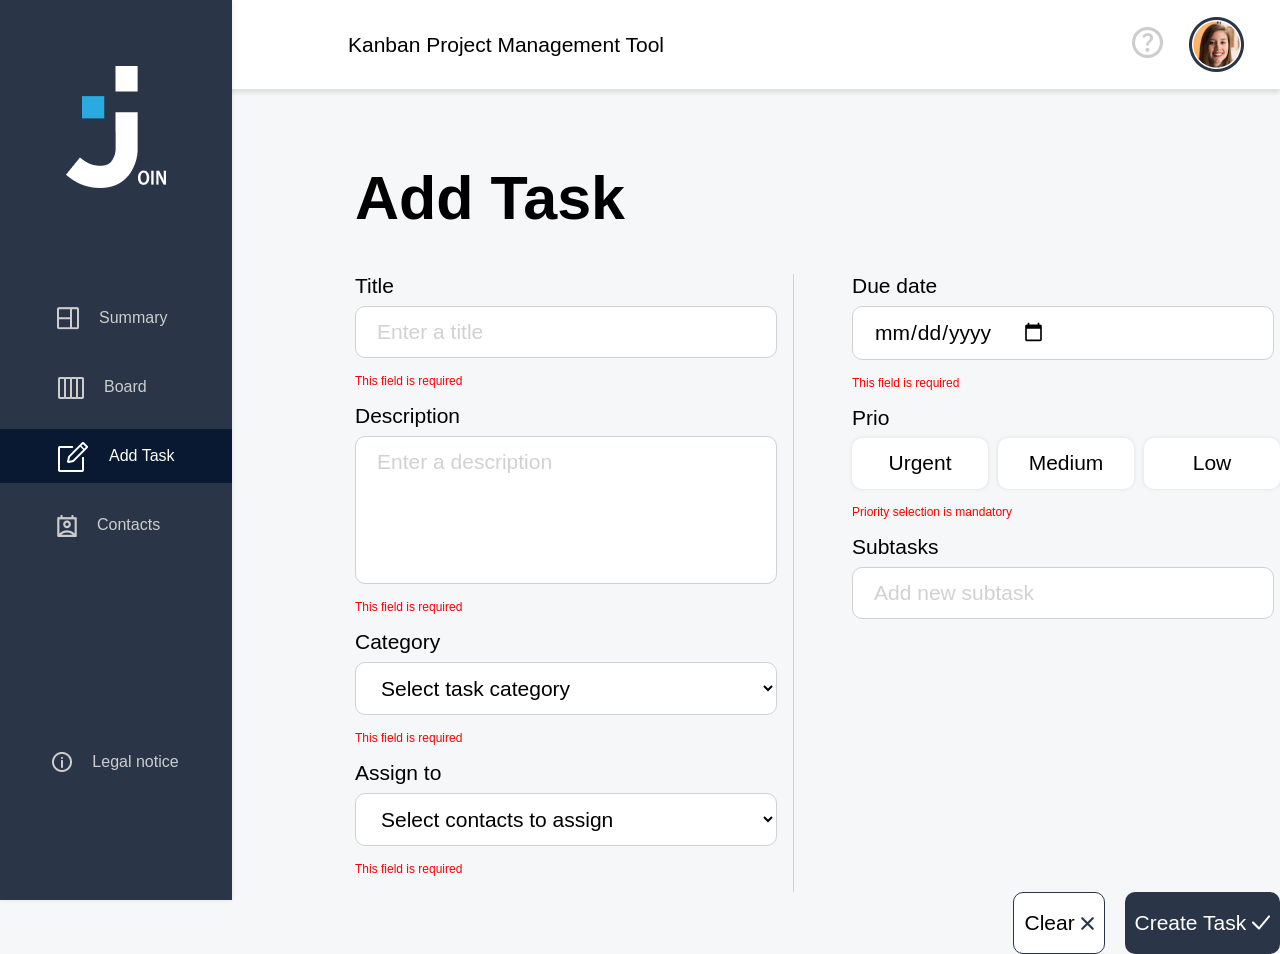
==== add_task.html @ 7176bb91 "Updated task form" ====
<!DOCTYPE html>
<html lang="en">
<head>
    <meta charset="UTF-8">
    <meta http-equiv="X-UA-Compatible" content="IE=edge">
    <meta name="viewport" content="width=device-width, initial-scale=1.0">
    <title>Join - Tasks</title>
    <link rel="shortcut icon" href="assets/img/favicon.png" type="image/x-icon">
    <link rel="stylesheet" href="style/style.css">
    <link rel="stylesheet" href="style/desktop_template.css">
    <link rel="stylesheet" href="style/mobile_template.css">
    <link rel="stylesheet" href="style/task_form_template.css">
    <link rel="stylesheet" href="style/add_task.css">
    <link rel="stylesheet" href="style/fonts.css">
    <script src="js/script.js"></script>
    <script src="js/add_task.js"></script>
    <script src="./mini_backend.js"></script>
</head>
<body onload="init('add-task')">

    <div w3-include-html="assets/templates/desktop_template.html"></div>
    <div w3-include-html="assets/templates/mobile_template.html"></div>
    <div w3-include-html="assets/templates/task_form_template.html"></div>
    
</body>
</html>
---- style/style.css ----
*{
    box-sizing: border-box;
}

body {
    margin: 0;
    font-family: 'Inter', sans-serif;
    background-color: #F6F7F8;
}

.hide {
    display: none;
}

.scale-on-hover {
    transition: transform 125ms ease-in-out;
}

.scale-on-hover:hover {
    transform: scale(1.1);
}
---- style/desktop_template.css ----
.header {
    display: flex;
    flex-direction: row;
    justify-content: space-between;
    align-items: center;
    position: absolute;
    width: 100%;
    height: 89px;
    left: 0px;
    top: 0px;
    background: #FFFFFF;
    box-shadow: 0px 4px 4px rgba(0, 0, 0, 0.1);
}

.title {
    font-size: 21px;
    margin-left: 348px;
}

.header-icons {
    display: flex;
    flex-direction: row;
    align-items: center;
    gap: 26px;
    margin-right: 36px;
}

.header-icons img {
    cursor: pointer;
}

.side-bar {
    display: flex;
    flex-direction: column;
    align-items: center;
    gap: 103px;
    position: absolute;
    width: 232px;
    height: 100%;
    left: 0px;
    top: 0px;
    background: #2A3647;
    box-shadow: 0px 0px 4px rgba(0, 0, 0, 0.1);
}

.join-logo {
    margin: 66px 66px 0px 66px;
}

.nav {
    display: flex;
    flex-direction: column;
    align-items: flex-start;
    gap: 15px;
}

.nav-item{
    display: flex;
    align-items: center;
    justify-content: flex-start;
    color: #CDCDCD;
    padding: 8px 57px;
    gap: 20px;
    width: 232px;
    height: 54px;
    text-decoration: none;
}

.active {
    background-color: #091931;
    color: white !important;
    pointer-events: none;
}

.legal-notice {
    display: flex;
    align-items: center;
    justify-content: center;
    gap: 20px;
    padding-top: 16px;
    padding-bottom: 16px;
    width: 231px;
    color: #CDCDCD;
    position: absolute;
    bottom: 112px;
    cursor: pointer;
    text-decoration: none;
}

.log-out {
    position: absolute;
    right: 36px;
    top: 89px;
    padding: 15px 30px;
    color: #CDCDCD;
    background-color: #2A3647;
    box-shadow: 0px 0px 4px rgba(0, 0, 0, 0.1);
    border-radius: 20px 0px 20px 20px;
    cursor: pointer;
}
---- style/task_form_template.css ----
.add-task-content {
    margin-left: 355px;
    margin-top: 145px;
}

h1 {
    font-weight: 700;
    font-size: 61px;
}

form {
    max-width: 960px;
}

.task-form {
    font-size: 21px;
    display: flex;
}

.column-left {
    width: 481px;
    border-right: 1px solid #D1D1D1;
}

.column-right {
    margin-left: 58px;
}

.form-item {
    margin-bottom: 14px;
}

.form-element {
    display: flex;
    flex-direction: column;
    width: 422px;
    padding-left: 21px;
    padding-top: 13px;
    padding-bottom: 13px;
    border-radius: 10px;
    border: 1px solid #D1D1D1;
    font-size: 21px;
    font-family: 'Inter', sans-serif;
    margin: 8px 0px;
    background-color: white;
    resize: none;
}

::placeholder {
    color: #D1D1D1;
    opacity: 1;
}

.validation-note {
    font-family: 'Poppins', sans-serif;
    font-size: 12px;
    color: red;
}

.date-input {
    display: flex;
    width: 422px;
    padding-left: 21px;
    padding-top: 13px;
    padding-bottom: 13px;
    border-radius: 10px;
    border: 1px solid #D1D1D1;
    font-size: 21px;
    font-family: 'Inter', sans-serif;
    margin: 8px 0px;
    background-color: white;
}

.prio {
    display: flex;
    gap: 10px;
    margin: 8px 0px;
}

.prio-button {
    border: unset;
    border-radius: 10px;
    background-color: white;
    font-size: 21px;
    box-shadow: 0px 0px 4px rgba(0, 0, 0, 0.1);
    width: 136px;
    height: 51px;
    display: flex;
    align-items: center;
    justify-content: center;
}

.form-buttons {
    display: flex;
    justify-content: flex-end;
    gap: 20px;
}

.clear-button {
    background-color: white;
    font-size: 21px;
    padding: 18px 10px;
    border-radius: 10px;
    border: 1px solid #2A3647
}

.create-button {
    background-color: #2A3647;
    font-size: 21px;
    padding: 18px 10px;
    border-radius: 10px;
    color: white;
    border: unset;
}
---- style/fonts.css ----
/* inter-100 - latin */
@font-face {
    font-display: swap; /* Check https://developer.mozilla.org/en-US/docs/Web/CSS/@font-face/font-display for other options. */
    font-family: 'Inter';
    font-style: normal;
    font-weight: 100;
    src: url('/fonts/inter-v12-latin-100.eot'); /* IE9 Compat Modes */
    src: url('/fonts/inter-v12-latin-100.eot?#iefix') format('embedded-opentype'), /* IE6-IE8 */
         url('/fonts/inter-v12-latin-100.woff2') format('woff2'), /* Super Modern Browsers */
         url('/fonts/inter-v12-latin-100.woff') format('woff'), /* Modern Browsers */
         url('/fonts/inter-v12-latin-100.ttf') format('truetype'), /* Safari, Android, iOS */
         url('/fonts/inter-v12-latin-100.svg#Inter') format('svg'); /* Legacy iOS */
  }
  /* inter-200 - latin */
  @font-face {
    font-display: swap; /* Check https://developer.mozilla.org/en-US/docs/Web/CSS/@font-face/font-display for other options. */
    font-family: 'Inter';
    font-style: normal;
    font-weight: 200;
    src: url('/fonts/inter-v12-latin-200.eot'); /* IE9 Compat Modes */
    src: url('/fonts/inter-v12-latin-200.eot?#iefix') format('embedded-opentype'), /* IE6-IE8 */
         url('/fonts/inter-v12-latin-200.woff2') format('woff2'), /* Super Modern Browsers */
         url('/fonts/inter-v12-latin-200.woff') format('woff'), /* Modern Browsers */
         url('/fonts/inter-v12-latin-200.ttf') format('truetype'), /* Safari, Android, iOS */
         url('/fonts/inter-v12-latin-200.svg#Inter') format('svg'); /* Legacy iOS */
  }
  /* inter-300 - latin */
  @font-face {
    font-display: swap; /* Check https://developer.mozilla.org/en-US/docs/Web/CSS/@font-face/font-display for other options. */
    font-family: 'Inter';
    font-style: normal;
    font-weight: 300;
    src: url('/fonts/inter-v12-latin-300.eot'); /* IE9 Compat Modes */
    src: url('/fonts/inter-v12-latin-300.eot?#iefix') format('embedded-opentype'), /* IE6-IE8 */
         url('/fonts/inter-v12-latin-300.woff2') format('woff2'), /* Super Modern Browsers */
         url('/fonts/inter-v12-latin-300.woff') format('woff'), /* Modern Browsers */
         url('/fonts/inter-v12-latin-300.ttf') format('truetype'), /* Safari, Android, iOS */
         url('/fonts/inter-v12-latin-300.svg#Inter') format('svg'); /* Legacy iOS */
  }
  /* inter-regular - latin */
  @font-face {
    font-display: swap; /* Check https://developer.mozilla.org/en-US/docs/Web/CSS/@font-face/font-display for other options. */
    font-family: 'Inter';
    font-style: normal;
    font-weight: 400;
    src: url('/fonts/inter-v12-latin-regular.eot'); /* IE9 Compat Modes */
    src: url('/fonts/inter-v12-latin-regular.eot?#iefix') format('embedded-opentype'), /* IE6-IE8 */
         url('/fonts/inter-v12-latin-regular.woff2') format('woff2'), /* Super Modern Browsers */
         url('/fonts/inter-v12-latin-regular.woff') format('woff'), /* Modern Browsers */
         url('/fonts/inter-v12-latin-regular.ttf') format('truetype'), /* Safari, Android, iOS */
         url('/fonts/inter-v12-latin-regular.svg#Inter') format('svg'); /* Legacy iOS */
  }
  /* inter-500 - latin */
  @font-face {
    font-display: swap; /* Check https://developer.mozilla.org/en-US/docs/Web/CSS/@font-face/font-display for other options. */
    font-family: 'Inter';
    font-style: normal;
    font-weight: 500;
    src: url('/fonts/inter-v12-latin-500.eot'); /* IE9 Compat Modes */
    src: url('/fonts/inter-v12-latin-500.eot?#iefix') format('embedded-opentype'), /* IE6-IE8 */
         url('/fonts/inter-v12-latin-500.woff2') format('woff2'), /* Super Modern Browsers */
         url('/fonts/inter-v12-latin-500.woff') format('woff'), /* Modern Browsers */
         url('/fonts/inter-v12-latin-500.ttf') format('truetype'), /* Safari, Android, iOS */
         url('/fonts/inter-v12-latin-500.svg#Inter') format('svg'); /* Legacy iOS */
  }
  /* inter-600 - latin */
  @font-face {
    font-display: swap; /* Check https://developer.mozilla.org/en-US/docs/Web/CSS/@font-face/font-display for other options. */
    font-family: 'Inter';
    font-style: normal;
    font-weight: 600;
    src: url('/fonts/inter-v12-latin-600.eot'); /* IE9 Compat Modes */
    src: url('/fonts/inter-v12-latin-600.eot?#iefix') format('embedded-opentype'), /* IE6-IE8 */
         url('/fonts/inter-v12-latin-600.woff2') format('woff2'), /* Super Modern Browsers */
         url('/fonts/inter-v12-latin-600.woff') format('woff'), /* Modern Browsers */
         url('/fonts/inter-v12-latin-600.ttf') format('truetype'), /* Safari, Android, iOS */
         url('/fonts/inter-v12-latin-600.svg#Inter') format('svg'); /* Legacy iOS */
  }
  /* inter-700 - latin */
  @font-face {
    font-display: swap; /* Check https://developer.mozilla.org/en-US/docs/Web/CSS/@font-face/font-display for other options. */
    font-family: 'Inter';
    font-style: normal;
    font-weight: 700;
    src: url('/fonts/inter-v12-latin-700.eot'); /* IE9 Compat Modes */
    src: url('/fonts/inter-v12-latin-700.eot?#iefix') format('embedded-opentype'), /* IE6-IE8 */
         url('/fonts/inter-v12-latin-700.woff2') format('woff2'), /* Super Modern Browsers */
         url('/fonts/inter-v12-latin-700.woff') format('woff'), /* Modern Browsers */
         url('/fonts/inter-v12-latin-700.ttf') format('truetype'), /* Safari, Android, iOS */
         url('/fonts/inter-v12-latin-700.svg#Inter') format('svg'); /* Legacy iOS */
  }
  /* inter-800 - latin */
  @font-face {
    font-display: swap; /* Check https://developer.mozilla.org/en-US/docs/Web/CSS/@font-face/font-display for other options. */
    font-family: 'Inter';
    font-style: normal;
    font-weight: 800;
    src: url('/fonts/inter-v12-latin-800.eot'); /* IE9 Compat Modes */
    src: url('/fonts/inter-v12-latin-800.eot?#iefix') format('embedded-opentype'), /* IE6-IE8 */
         url('/fonts/inter-v12-latin-800.woff2') format('woff2'), /* Super Modern Browsers */
         url('/fonts/inter-v12-latin-800.woff') format('woff'), /* Modern Browsers */
         url('/fonts/inter-v12-latin-800.ttf') format('truetype'), /* Safari, Android, iOS */
         url('/fonts/inter-v12-latin-800.svg#Inter') format('svg'); /* Legacy iOS */
  }
  /* inter-900 - latin */
  @font-face {
    font-display: swap; /* Check https://developer.mozilla.org/en-US/docs/Web/CSS/@font-face/font-display for other options. */
    font-family: 'Inter';
    font-style: normal;
    font-weight: 900;
    src: url('/fonts/inter-v12-latin-900.eot'); /* IE9 Compat Modes */
    src: url('/fonts/inter-v12-latin-900.eot?#iefix') format('embedded-opentype'), /* IE6-IE8 */
         url('/fonts/inter-v12-latin-900.woff2') format('woff2'), /* Super Modern Browsers */
         url('/fonts/inter-v12-latin-900.woff') format('woff'), /* Modern Browsers */
         url('/fonts/inter-v12-latin-900.ttf') format('truetype'), /* Safari, Android, iOS */
         url('/fonts/inter-v12-latin-900.svg#Inter') format('svg'); /* Legacy iOS */
  }

/* poppins-100 - latin */
@font-face {
     font-display: swap; /* Check https://developer.mozilla.org/en-US/docs/Web/CSS/@font-face/font-display for other options. */
     font-family: 'Poppins';
     font-style: normal;
     font-weight: 100;
     src: url('/fonts/poppins-v20-latin-100.eot'); /* IE9 Compat Modes */
     src: url('/fonts/poppins-v20-latin-100.eot?#iefix') format('embedded-opentype'), /* IE6-IE8 */
          url('/fonts/poppins-v20-latin-100.woff2') format('woff2'), /* Super Modern Browsers */
          url('/fonts/poppins-v20-latin-100.woff') format('woff'), /* Modern Browsers */
          url('/fonts/poppins-v20-latin-100.ttf') format('truetype'), /* Safari, Android, iOS */
          url('/fonts/poppins-v20-latin-100.svg#Poppins') format('svg'); /* Legacy iOS */
   }
   /* poppins-100italic - latin */
   @font-face {
     font-display: swap; /* Check https://developer.mozilla.org/en-US/docs/Web/CSS/@font-face/font-display for other options. */
     font-family: 'Poppins';
     font-style: italic;
     font-weight: 100;
     src: url('/fonts/poppins-v20-latin-100italic.eot'); /* IE9 Compat Modes */
     src: url('/fonts/poppins-v20-latin-100italic.eot?#iefix') format('embedded-opentype'), /* IE6-IE8 */
          url('/fonts/poppins-v20-latin-100italic.woff2') format('woff2'), /* Super Modern Browsers */
          url('/fonts/poppins-v20-latin-100italic.woff') format('woff'), /* Modern Browsers */
          url('/fonts/poppins-v20-latin-100italic.ttf') format('truetype'), /* Safari, Android, iOS */
          url('/fonts/poppins-v20-latin-100italic.svg#Poppins') format('svg'); /* Legacy iOS */
   }
   /* poppins-200 - latin */
   @font-face {
     font-display: swap; /* Check https://developer.mozilla.org/en-US/docs/Web/CSS/@font-face/font-display for other options. */
     font-family: 'Poppins';
     font-style: normal;
     font-weight: 200;
     src: url('/fonts/poppins-v20-latin-200.eot'); /* IE9 Compat Modes */
     src: url('/fonts/poppins-v20-latin-200.eot?#iefix') format('embedded-opentype'), /* IE6-IE8 */
          url('/fonts/poppins-v20-latin-200.woff2') format('woff2'), /* Super Modern Browsers */
          url('/fonts/poppins-v20-latin-200.woff') format('woff'), /* Modern Browsers */
          url('/fonts/poppins-v20-latin-200.ttf') format('truetype'), /* Safari, Android, iOS */
          url('/fonts/poppins-v20-latin-200.svg#Poppins') format('svg'); /* Legacy iOS */
   }
   /* poppins-200italic - latin */
   @font-face {
     font-display: swap; /* Check https://developer.mozilla.org/en-US/docs/Web/CSS/@font-face/font-display for other options. */
     font-family: 'Poppins';
     font-style: italic;
     font-weight: 200;
     src: url('/fonts/poppins-v20-latin-200italic.eot'); /* IE9 Compat Modes */
     src: url('/fonts/poppins-v20-latin-200italic.eot?#iefix') format('embedded-opentype'), /* IE6-IE8 */
          url('/fonts/poppins-v20-latin-200italic.woff2') format('woff2'), /* Super Modern Browsers */
          url('/fonts/poppins-v20-latin-200italic.woff') format('woff'), /* Modern Browsers */
          url('/fonts/poppins-v20-latin-200italic.ttf') format('truetype'), /* Safari, Android, iOS */
          url('/fonts/poppins-v20-latin-200italic.svg#Poppins') format('svg'); /* Legacy iOS */
   }
   /* poppins-300 - latin */
   @font-face {
     font-display: swap; /* Check https://developer.mozilla.org/en-US/docs/Web/CSS/@font-face/font-display for other options. */
     font-family: 'Poppins';
     font-style: normal;
     font-weight: 300;
     src: url('/fonts/poppins-v20-latin-300.eot'); /* IE9 Compat Modes */
     src: url('/fonts/poppins-v20-latin-300.eot?#iefix') format('embedded-opentype'), /* IE6-IE8 */
          url('/fonts/poppins-v20-latin-300.woff2') format('woff2'), /* Super Modern Browsers */
          url('/fonts/poppins-v20-latin-300.woff') format('woff'), /* Modern Browsers */
          url('/fonts/poppins-v20-latin-300.ttf') format('truetype'), /* Safari, Android, iOS */
          url('/fonts/poppins-v20-latin-300.svg#Poppins') format('svg'); /* Legacy iOS */
   }
   /* poppins-300italic - latin */
   @font-face {
     font-display: swap; /* Check https://developer.mozilla.org/en-US/docs/Web/CSS/@font-face/font-display for other options. */
     font-family: 'Poppins';
     font-style: italic;
     font-weight: 300;
     src: url('/fonts/poppins-v20-latin-300italic.eot'); /* IE9 Compat Modes */
     src: url('/fonts/poppins-v20-latin-300italic.eot?#iefix') format('embedded-opentype'), /* IE6-IE8 */
          url('/fonts/poppins-v20-latin-300italic.woff2') format('woff2'), /* Super Modern Browsers */
          url('/fonts/poppins-v20-latin-300italic.woff') format('woff'), /* Modern Browsers */
          url('/fonts/poppins-v20-latin-300italic.ttf') format('truetype'), /* Safari, Android, iOS */
          url('/fonts/poppins-v20-latin-300italic.svg#Poppins') format('svg'); /* Legacy iOS */
   }
   /* poppins-regular - latin */
   @font-face {
     font-display: swap; /* Check https://developer.mozilla.org/en-US/docs/Web/CSS/@font-face/font-display for other options. */
     font-family: 'Poppins';
     font-style: normal;
     font-weight: 400;
     src: url('/fonts/poppins-v20-latin-regular.eot'); /* IE9 Compat Modes */
     src: url('/fonts/poppins-v20-latin-regular.eot?#iefix') format('embedded-opentype'), /* IE6-IE8 */
          url('/fonts/poppins-v20-latin-regular.woff2') format('woff2'), /* Super Modern Browsers */
          url('/fonts/poppins-v20-latin-regular.woff') format('woff'), /* Modern Browsers */
          url('/fonts/poppins-v20-latin-regular.ttf') format('truetype'), /* Safari, Android, iOS */
          url('/fonts/poppins-v20-latin-regular.svg#Poppins') format('svg'); /* Legacy iOS */
   }
   /* poppins-italic - latin */
   @font-face {
     font-display: swap; /* Check https://developer.mozilla.org/en-US/docs/Web/CSS/@font-face/font-display for other options. */
     font-family: 'Poppins';
     font-style: italic;
     font-weight: 400;
     src: url('/fonts/poppins-v20-latin-italic.eot'); /* IE9 Compat Modes */
     src: url('/fonts/poppins-v20-latin-italic.eot?#iefix') format('embedded-opentype'), /* IE6-IE8 */
          url('/fonts/poppins-v20-latin-italic.woff2') format('woff2'), /* Super Modern Browsers */
          url('/fonts/poppins-v20-latin-italic.woff') format('woff'), /* Modern Browsers */
          url('/fonts/poppins-v20-latin-italic.ttf') format('truetype'), /* Safari, Android, iOS */
          url('/fonts/poppins-v20-latin-italic.svg#Poppins') format('svg'); /* Legacy iOS */
   }
   /* poppins-500 - latin */
   @font-face {
     font-display: swap; /* Check https://developer.mozilla.org/en-US/docs/Web/CSS/@font-face/font-display for other options. */
     font-family: 'Poppins';
     font-style: normal;
     font-weight: 500;
     src: url('/fonts/poppins-v20-latin-500.eot'); /* IE9 Compat Modes */
     src: url('/fonts/poppins-v20-latin-500.eot?#iefix') format('embedded-opentype'), /* IE6-IE8 */
          url('/fonts/poppins-v20-latin-500.woff2') format('woff2'), /* Super Modern Browsers */
          url('/fonts/poppins-v20-latin-500.woff') format('woff'), /* Modern Browsers */
          url('/fonts/poppins-v20-latin-500.ttf') format('truetype'), /* Safari, Android, iOS */
          url('/fonts/poppins-v20-latin-500.svg#Poppins') format('svg'); /* Legacy iOS */
   }
   /* poppins-500italic - latin */
   @font-face {
     font-display: swap; /* Check https://developer.mozilla.org/en-US/docs/Web/CSS/@font-face/font-display for other options. */
     font-family: 'Poppins';
     font-style: italic;
     font-weight: 500;
     src: url('/fonts/poppins-v20-latin-500italic.eot'); /* IE9 Compat Modes */
     src: url('/fonts/poppins-v20-latin-500italic.eot?#iefix') format('embedded-opentype'), /* IE6-IE8 */
          url('/fonts/poppins-v20-latin-500italic.woff2') format('woff2'), /* Super Modern Browsers */
          url('/fonts/poppins-v20-latin-500italic.woff') format('woff'), /* Modern Browsers */
          url('/fonts/poppins-v20-latin-500italic.ttf') format('truetype'), /* Safari, Android, iOS */
          url('/fonts/poppins-v20-latin-500italic.svg#Poppins') format('svg'); /* Legacy iOS */
   }
   /* poppins-600 - latin */
   @font-face {
     font-display: swap; /* Check https://developer.mozilla.org/en-US/docs/Web/CSS/@font-face/font-display for other options. */
     font-family: 'Poppins';
     font-style: normal;
     font-weight: 600;
     src: url('/fonts/poppins-v20-latin-600.eot'); /* IE9 Compat Modes */
     src: url('/fonts/poppins-v20-latin-600.eot?#iefix') format('embedded-opentype'), /* IE6-IE8 */
          url('/fonts/poppins-v20-latin-600.woff2') format('woff2'), /* Super Modern Browsers */
          url('/fonts/poppins-v20-latin-600.woff') format('woff'), /* Modern Browsers */
          url('/fonts/poppins-v20-latin-600.ttf') format('truetype'), /* Safari, Android, iOS */
          url('/fonts/poppins-v20-latin-600.svg#Poppins') format('svg'); /* Legacy iOS */
   }
   /* poppins-600italic - latin */
   @font-face {
     font-display: swap; /* Check https://developer.mozilla.org/en-US/docs/Web/CSS/@font-face/font-display for other options. */
     font-family: 'Poppins';
     font-style: italic;
     font-weight: 600;
     src: url('/fonts/poppins-v20-latin-600italic.eot'); /* IE9 Compat Modes */
     src: url('/fonts/poppins-v20-latin-600italic.eot?#iefix') format('embedded-opentype'), /* IE6-IE8 */
          url('/fonts/poppins-v20-latin-600italic.woff2') format('woff2'), /* Super Modern Browsers */
          url('/fonts/poppins-v20-latin-600italic.woff') format('woff'), /* Modern Browsers */
          url('/fonts/poppins-v20-latin-600italic.ttf') format('truetype'), /* Safari, Android, iOS */
          url('/fonts/poppins-v20-latin-600italic.svg#Poppins') format('svg'); /* Legacy iOS */
   }
   /* poppins-700 - latin */
   @font-face {
     font-display: swap; /* Check https://developer.mozilla.org/en-US/docs/Web/CSS/@font-face/font-display for other options. */
     font-family: 'Poppins';
     font-style: normal;
     font-weight: 700;
     src: url('/fonts/poppins-v20-latin-700.eot'); /* IE9 Compat Modes */
     src: url('/fonts/poppins-v20-latin-700.eot?#iefix') format('embedded-opentype'), /* IE6-IE8 */
          url('/fonts/poppins-v20-latin-700.woff2') format('woff2'), /* Super Modern Browsers */
          url('/fonts/poppins-v20-latin-700.woff') format('woff'), /* Modern Browsers */
          url('/fonts/poppins-v20-latin-700.ttf') format('truetype'), /* Safari, Android, iOS */
          url('/fonts/poppins-v20-latin-700.svg#Poppins') format('svg'); /* Legacy iOS */
   }
   /* poppins-700italic - latin */
   @font-face {
     font-display: swap; /* Check https://developer.mozilla.org/en-US/docs/Web/CSS/@font-face/font-display for other options. */
     font-family: 'Poppins';
     font-style: italic;
     font-weight: 700;
     src: url('/fonts/poppins-v20-latin-700italic.eot'); /* IE9 Compat Modes */
     src: url('/fonts/poppins-v20-latin-700italic.eot?#iefix') format('embedded-opentype'), /* IE6-IE8 */
          url('/fonts/poppins-v20-latin-700italic.woff2') format('woff2'), /* Super Modern Browsers */
          url('/fonts/poppins-v20-latin-700italic.woff') format('woff'), /* Modern Browsers */
          url('/fonts/poppins-v20-latin-700italic.ttf') format('truetype'), /* Safari, Android, iOS */
          url('/fonts/poppins-v20-latin-700italic.svg#Poppins') format('svg'); /* Legacy iOS */
   }
   /* poppins-800 - latin */
   @font-face {
     font-display: swap; /* Check https://developer.mozilla.org/en-US/docs/Web/CSS/@font-face/font-display for other options. */
     font-family: 'Poppins';
     font-style: normal;
     font-weight: 800;
     src: url('/fonts/poppins-v20-latin-800.eot'); /* IE9 Compat Modes */
     src: url('/fonts/poppins-v20-latin-800.eot?#iefix') format('embedded-opentype'), /* IE6-IE8 */
          url('/fonts/poppins-v20-latin-800.woff2') format('woff2'), /* Super Modern Browsers */
          url('/fonts/poppins-v20-latin-800.woff') format('woff'), /* Modern Browsers */
          url('/fonts/poppins-v20-latin-800.ttf') format('truetype'), /* Safari, Android, iOS */
          url('/fonts/poppins-v20-latin-800.svg#Poppins') format('svg'); /* Legacy iOS */
   }
   /* poppins-800italic - latin */
   @font-face {
     font-display: swap; /* Check https://developer.mozilla.org/en-US/docs/Web/CSS/@font-face/font-display for other options. */
     font-family: 'Poppins';
     font-style: italic;
     font-weight: 800;
     src: url('/fonts/poppins-v20-latin-800italic.eot'); /* IE9 Compat Modes */
     src: url('/fonts/poppins-v20-latin-800italic.eot?#iefix') format('embedded-opentype'), /* IE6-IE8 */
          url('/fonts/poppins-v20-latin-800italic.woff2') format('woff2'), /* Super Modern Browsers */
          url('/fonts/poppins-v20-latin-800italic.woff') format('woff'), /* Modern Browsers */
          url('/fonts/poppins-v20-latin-800italic.ttf') format('truetype'), /* Safari, Android, iOS */
          url('/fonts/poppins-v20-latin-800italic.svg#Poppins') format('svg'); /* Legacy iOS */
   }
   /* poppins-900 - latin */
   @font-face {
     font-display: swap; /* Check https://developer.mozilla.org/en-US/docs/Web/CSS/@font-face/font-display for other options. */
     font-family: 'Poppins';
     font-style: normal;
     font-weight: 900;
     src: url('/fonts/poppins-v20-latin-900.eot'); /* IE9 Compat Modes */
     src: url('/fonts/poppins-v20-latin-900.eot?#iefix') format('embedded-opentype'), /* IE6-IE8 */
          url('/fonts/poppins-v20-latin-900.woff2') format('woff2'), /* Super Modern Browsers */
          url('/fonts/poppins-v20-latin-900.woff') format('woff'), /* Modern Browsers */
          url('/fonts/poppins-v20-latin-900.ttf') format('truetype'), /* Safari, Android, iOS */
          url('/fonts/poppins-v20-latin-900.svg#Poppins') format('svg'); /* Legacy iOS */
   }
   /* poppins-900italic - latin */
   @font-face {
     font-display: swap; /* Check https://developer.mozilla.org/en-US/docs/Web/CSS/@font-face/font-display for other options. */
     font-family: 'Poppins';
     font-style: italic;
     font-weight: 900;
     src: url('/fonts/poppins-v20-latin-900italic.eot'); /* IE9 Compat Modes */
     src: url('/fonts/poppins-v20-latin-900italic.eot?#iefix') format('embedded-opentype'), /* IE6-IE8 */
          url('/fonts/poppins-v20-latin-900italic.woff2') format('woff2'), /* Super Modern Browsers */
          url('/fonts/poppins-v20-latin-900italic.woff') format('woff'), /* Modern Browsers */
          url('/fonts/poppins-v20-latin-900italic.ttf') format('truetype'), /* Safari, Android, iOS */
          url('/fonts/poppins-v20-latin-900italic.svg#Poppins') format('svg'); /* Legacy iOS */
   }
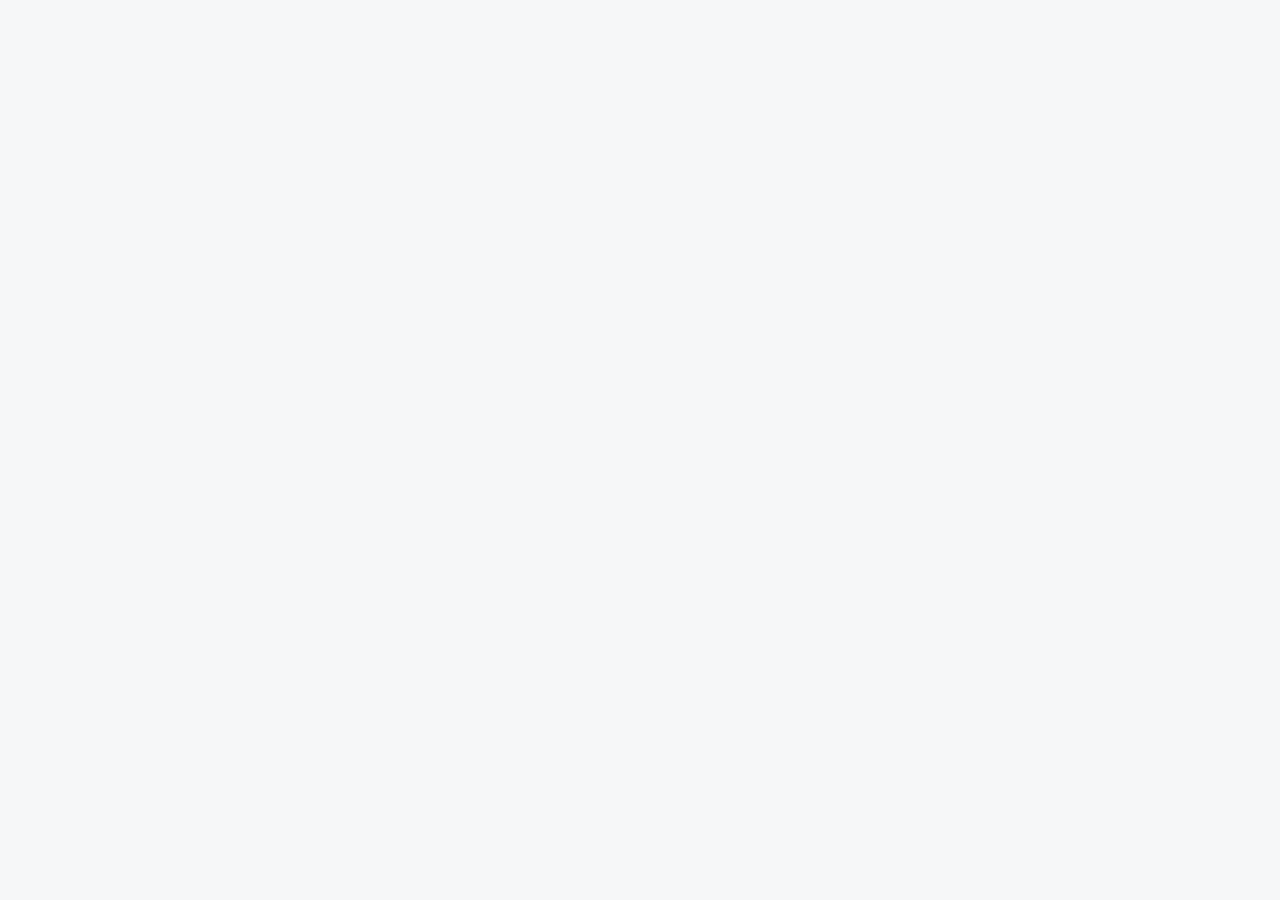
==== commit 5420c8cf: "Tasks can be stored on the server now" ====
--- a/add_task.html
+++ b/add_task.html
@@ -14,7 +14,7 @@
     <link rel="stylesheet" href="style/fonts.css">
     <script src="js/script.js"></script>
     <script src="js/add_task.js"></script>
-    <script src="./mini_backend.js"></script>
+    <script src="js/mini_backend.js"></script>
 </head>
 <body onload="init('add-task')">
 
--- a/style/style.css
+++ b/style/style.css
@@ -13,7 +13,7 @@
 }
 
 .scale-on-hover {
-    transition: transform 125ms ease-in-out;
+    transition: transform 100ms ease-in-out;
 }
 
 .scale-on-hover:hover {
--- a/style/desktop_template.css
+++ b/style/desktop_template.css
@@ -66,6 +66,11 @@
     text-decoration: none;
 }
 
+.nav-item:hover {
+    background-color: #091931;
+    color: white !important;
+}
+
 .active {
     background-color: #091931;
     color: white !important;
@@ -87,6 +92,11 @@
     text-decoration: none;
 }
 
+.legal-notice:hover {
+    background-color: #091931;
+    color: white !important;
+}
+
 .log-out {
     position: absolute;
     right: 36px;
--- a/style/task_form_template.css
+++ b/style/task_form_template.css
@@ -23,17 +23,18 @@
 }
 
 .column-right {
-    margin-left: 58px;
+    margin-left: 50px;
 }
 
 .form-item {
     margin-bottom: 14px;
+    margin-right: 50px;
 }
 
 .form-element {
     display: flex;
     flex-direction: column;
-    width: 422px;
+    width: 428px;
     padding-left: 21px;
     padding-top: 13px;
     padding-bottom: 13px;
@@ -41,7 +42,7 @@
     border: 1px solid #D1D1D1;
     font-size: 21px;
     font-family: 'Inter', sans-serif;
-    margin: 8px 0px;
+    margin: 8px 0;
     background-color: white;
     resize: none;
 }
@@ -59,7 +60,7 @@
 
 .date-input {
     display: flex;
-    width: 422px;
+    width: 428px;
     padding-left: 21px;
     padding-top: 13px;
     padding-bottom: 13px;
@@ -88,6 +89,33 @@
     display: flex;
     align-items: center;
     justify-content: center;
+    gap: 10px;
+}
+
+.prio-button:hover {
+    box-shadow: 0px 4px 4px rgba(0, 0, 0, 0.25);
+    cursor: pointer;
+}
+
+.active-urgent {
+    color: white;
+    font-weight: 700;
+    background-color: #FF3D00;
+    box-shadow: 0px 4px 4px rgba(0, 0, 0, 0.25);
+}
+
+.active-medium {
+    color: white;
+    font-weight: 700;
+    background-color: #FFA800;
+    box-shadow: 0px 4px 4px rgba(0, 0, 0, 0.25);
+}
+
+.active-low {
+    color: white;
+    font-weight: 700;
+    background-color: #7AE229;
+    box-shadow: 0px 4px 4px rgba(0, 0, 0, 0.25);
 }
 
 .form-buttons {
@@ -101,7 +129,8 @@
     font-size: 21px;
     padding: 18px 10px;
     border-radius: 10px;
-    border: 1px solid #2A3647
+    border: 1px solid #2A3647;
+    color: #2A3647;
 }
 
 .create-button {
@@ -111,4 +140,18 @@
     border-radius: 10px;
     color: white;
     border: unset;
+    font-weight: 700;
+}
+
+.clear-button:hover {
+    border: 2px solid #29ABE2;
+    color: #29ABE2;
+    box-shadow: 0px 4px 4px rgba(0, 0, 0, 0.25);
+    cursor: pointer;
+}
+
+.create-button:hover {
+    background-color: #29ABE2;
+    box-shadow: 0px 4px 4px rgba(0, 0, 0, 0.25);
+    cursor: pointer;
 }
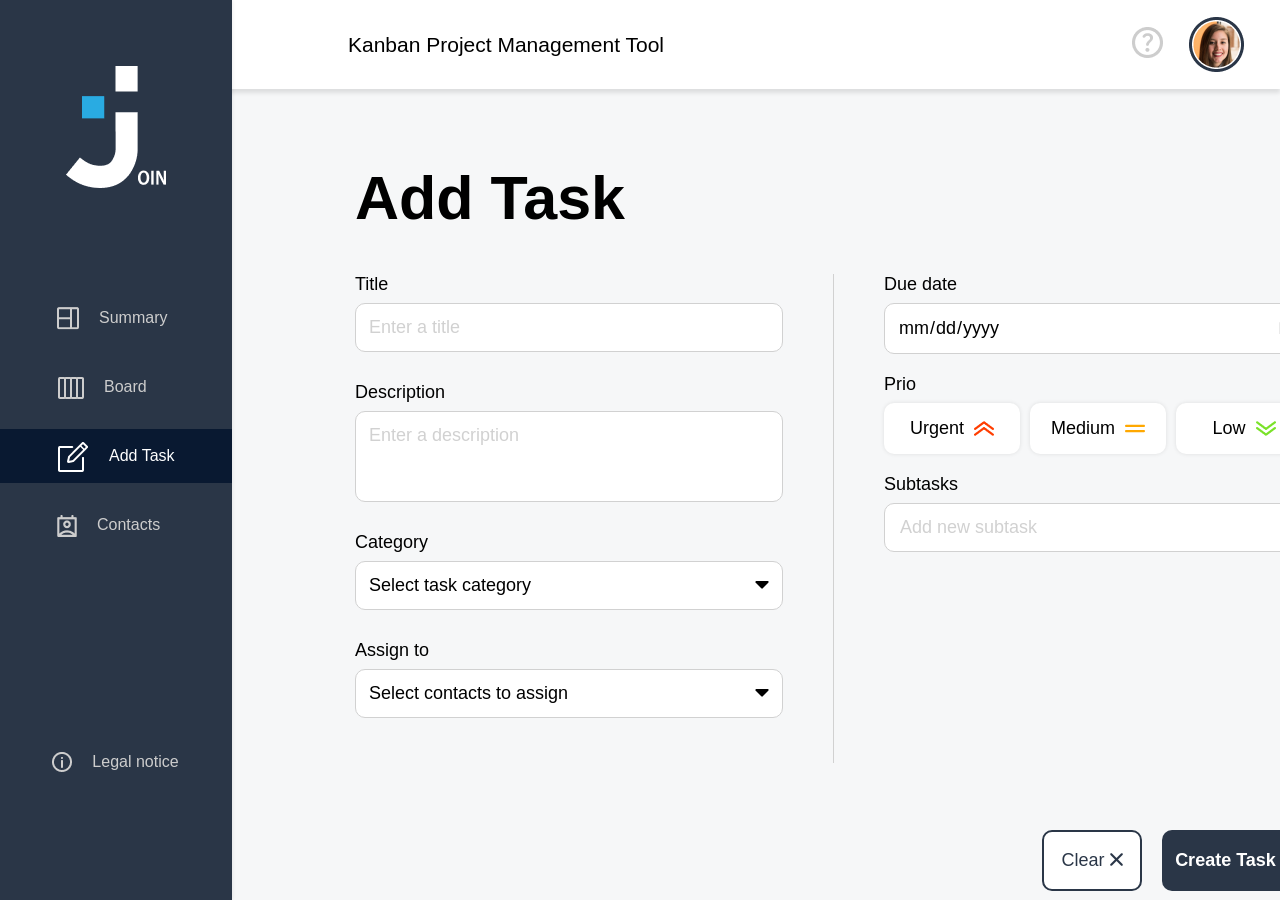
==== commit 30059014: "Fixed bug regarding saving and loading tasks" ====
--- a/add_task.html
+++ b/add_task.html
@@ -10,11 +10,11 @@
     <link rel="stylesheet" href="style/desktop_template.css">
     <link rel="stylesheet" href="style/mobile_template.css">
     <link rel="stylesheet" href="style/task_form_template.css">
-    <link rel="stylesheet" href="style/add_task.css">
     <link rel="stylesheet" href="style/fonts.css">
     <script src="js/script.js"></script>
-    <script src="js/add_task.js"></script>
-    <script src="js/mini_backend.js"></script>
+    <script src="js/task_form.js"></script>
+    <script src="js/clear_and_validate_form.js"></script>
+    <script src="js/templates.js"></script>
 </head>
 <body onload="init('add-task')">
 
--- a/style/style.css
+++ b/style/style.css
@@ -8,8 +8,14 @@
     background-color: #F6F7F8;
 }
 
+.content-margin {
+    margin-left: 355px;
+    margin-top: 145px;
+    margin-right: 125px;
+}
+
 .hide {
-    display: none;
+    display: none !important;
 }
 
 .scale-on-hover {
--- a/style/desktop_template.css
+++ b/style/desktop_template.css
@@ -3,7 +3,7 @@
     flex-direction: row;
     justify-content: space-between;
     align-items: center;
-    position: absolute;
+    position: fixed;
     width: 100%;
     height: 89px;
     left: 0px;
@@ -34,9 +34,9 @@
     flex-direction: column;
     align-items: center;
     gap: 103px;
-    position: absolute;
+    position: fixed;
     width: 232px;
-    height: 100%;
+    height: 100vh;
     left: 0px;
     top: 0px;
     background: #2A3647;
--- a/style/task_form_template.css
+++ b/style/task_form_template.css
@@ -1,8 +1,3 @@
-.add-task-content {
-    margin-left: 355px;
-    margin-top: 145px;
-}
-
 h1 {
     font-weight: 700;
     font-size: 61px;
@@ -13,21 +8,32 @@
 }
 
 .task-form {
-    font-size: 21px;
+    font-size: 18px;
     display: flex;
 }
 
 .column-left {
     width: 481px;
+    height: 489px;
     border-right: 1px solid #D1D1D1;
+    display: flex;
+    flex-direction: column;
+    gap: 20px;
 }
 
 .column-right {
     margin-left: 50px;
+    display: flex;
+    flex-direction: column;
+    justify-content: space-between;
+    height: 617px;
+}
+
+.column-right .form-item {
+    margin-bottom: 20px;
 }
 
 .form-item {
-    margin-bottom: 14px;
     margin-right: 50px;
 }
 
@@ -35,16 +41,19 @@
     display: flex;
     flex-direction: column;
     width: 428px;
-    padding-left: 21px;
-    padding-top: 13px;
-    padding-bottom: 13px;
+    padding: 13px;
     border-radius: 10px;
     border: 1px solid #D1D1D1;
-    font-size: 21px;
+    font-size: 18px;
     font-family: 'Inter', sans-serif;
-    margin: 8px 0;
+    margin-top: 8px;
     background-color: white;
     resize: none;
+}
+
+.form-element span {
+    display: flex;
+    gap: 10px;
 }
 
 ::placeholder {
@@ -53,22 +62,21 @@
 }
 
 .validation-note {
+    display: block;
     font-family: 'Poppins', sans-serif;
     font-size: 12px;
     color: red;
+    margin-top: 10px;
 }
 
 .date-input {
-    display: flex;
     width: 428px;
-    padding-left: 21px;
-    padding-top: 13px;
-    padding-bottom: 13px;
+    padding: 13px;
     border-radius: 10px;
     border: 1px solid #D1D1D1;
-    font-size: 21px;
+    font-size: 18px;
     font-family: 'Inter', sans-serif;
-    margin: 8px 0px;
+    margin-top: 8px;
     background-color: white;
 }
 
@@ -82,7 +90,7 @@
     border: unset;
     border-radius: 10px;
     background-color: white;
-    font-size: 21px;
+    font-size: 18px;
     box-shadow: 0px 0px 4px rgba(0, 0, 0, 0.1);
     width: 136px;
     height: 51px;
@@ -121,26 +129,32 @@
 .form-buttons {
     display: flex;
     justify-content: flex-end;
+    height: max-content;
     gap: 20px;
+    margin-right: 50px;
 }
 
 .clear-button {
     background-color: white;
-    font-size: 21px;
+    font-size: 18px;
     padding: 18px 10px;
     border-radius: 10px;
-    border: 1px solid #2A3647;
+    border: 2px solid #2A3647;
     color: #2A3647;
+    width: 100px;
+    transition: all 100ms ease-in-out;
 }
 
 .create-button {
     background-color: #2A3647;
-    font-size: 21px;
+    font-size: 18px;
     padding: 18px 10px;
     border-radius: 10px;
     color: white;
     border: unset;
     font-weight: 700;
+    width: 150px;
+    transition: all 100ms ease-in-out;
 }
 
 .clear-button:hover {
@@ -154,4 +168,158 @@
     background-color: #29ABE2;
     box-shadow: 0px 4px 4px rgba(0, 0, 0, 0.25);
     cursor: pointer;
+}
+
+.dropdown {
+    position: relative;
+}
+
+.dropdown-button {
+    display: flex;
+    flex-direction: row;
+    justify-content: space-between;
+    align-items: center;
+    cursor: pointer;
+}
+
+.dropdown-content {
+    display: block;
+    position: absolute;
+    top: 46px;
+    left: 0;
+    margin-bottom: 8px;
+    border-bottom: 1px solid #D1D1D1;
+    border-left: 1px solid #D1D1D1;
+    border-right: 1px solid #D1D1D1;
+    border-bottom-left-radius: 10px;
+    border-bottom-right-radius: 10px;
+    overflow: auto;
+    transition: transform 125ms linear;
+    transform-origin: top;
+}
+
+.dropdown-content div {
+    display: flex;
+    align-items: center;
+    gap: 10px;
+    width: 426px;
+    padding: 13px;
+    background-color: white;
+}
+
+.dropdown-content div:hover {
+    background-color: #D1D1D1;
+}
+
+.dropdown-active {
+    margin-bottom: 140px;
+    border-bottom-left-radius: 4px;
+    border-bottom-right-radius: 4px; 
+}
+
+.expand {
+    transform: scaleY(1.0);
+}
+
+.rotate-arrow {
+    transform: rotate(180deg);
+}
+
+.collapse {
+    transform: scaleY(0.0);
+}
+
+.create-buttons {
+    display: flex;
+    align-items: center;
+    gap: 10px;
+}
+
+.cursor-pointer {
+    cursor: pointer;
+}
+
+.input-next-to-button {
+    outline: none;
+    border: none;
+    font-size: 18px;
+    width: 82%;
+    outline-offset: 14px;
+    border-radius: 1px;
+}
+
+.input-parent {
+    display: flex;
+    justify-content: space-between;
+    align-items: center;
+    background-color: white;
+    padding: 8px 13px;
+    border-radius: 10px;
+    border: 1px solid #D1D1D1;
+    font-size: 18px;
+    margin-top: 8px;
+    height: 49px;
+}
+
+.colors {
+    display: flex;
+    margin-top: 13px;
+    margin-left: 13px;
+    gap: 21px;
+}
+
+.colors img:hover {
+    transition: transform 100ms ease-in-out;
+    transform: scale(1.1);
+    border-radius: 100%;
+    box-shadow: 0px 4px 4px rgba(0, 0, 0, 0.25);
+    cursor: pointer;
+}
+
+.active-color {
+    transform: scale(1.1);
+    border-radius: 100%;
+    box-shadow: 0px 4px 4px rgba(0, 0, 0, 0.25);
+}
+
+.subtask-list {
+    display: flex;
+    flex-direction: column;
+    margin-top: 10px;
+    gap: 5px;
+}
+
+.subtask-list div {
+    display: flex;
+    align-items: center;
+    gap: 15px;
+}
+
+.subtask-list img {
+    height: 13px;
+    width: 13px;
+    cursor: pointer;
+}
+
+.task-confirmation {
+    position: fixed;
+    bottom: -999px;
+    left: 50%;
+    transform: translate(-50%, 50%);
+    font-size: 21px;
+    display: flex;
+    align-items: center;
+    justify-content: center;
+    gap: 32px;
+    color: white;
+    background-color: #2A3647;
+    width: 326px;
+    height: 74px;
+    border-radius: 20px;
+    box-shadow: 0px 0px 4px rgba(0, 0, 0, 0.15);
+    transition: bottom 500ms ease-in-out;
+}
+
+.confirmation-animation {
+    bottom: 210px;
 }
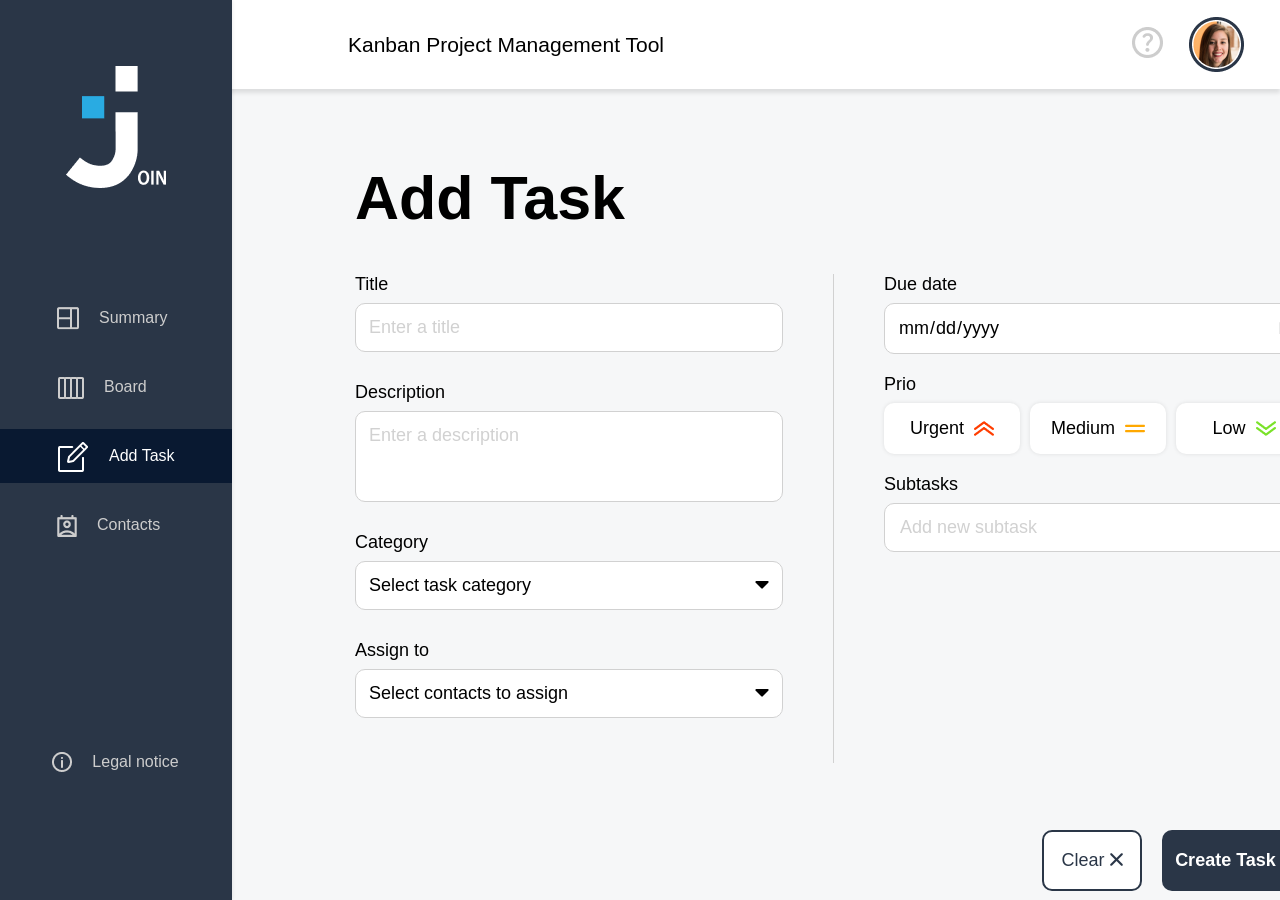
==== commit 09a007a3: "Completed board" ====
--- a/add_task.html
+++ b/add_task.html
@@ -15,8 +15,9 @@
     <script src="js/task_form.js"></script>
     <script src="js/clear_and_validate_form.js"></script>
     <script src="js/templates.js"></script>
+    <script src="js/board.js"></script>
 </head>
-<body onload="init('add-task')">
+<body onload="initTaskForm()">
 
     <div w3-include-html="assets/templates/desktop_template.html"></div>
     <div w3-include-html="assets/templates/mobile_template.html"></div>
--- a/style/task_form_template.css
+++ b/style/task_form_template.css
@@ -3,13 +3,10 @@
     font-size: 61px;
 }
 
-form {
-    max-width: 960px;
-}
-
 .task-form {
     font-size: 18px;
     display: flex;
+    width: 957px;
 }
 
 .column-left {
@@ -271,14 +268,20 @@
 .colors img:hover {
     transition: transform 100ms ease-in-out;
     transform: scale(1.1);
-    border-radius: 100%;
-    box-shadow: 0px 4px 4px rgba(0, 0, 0, 0.25);
-    cursor: pointer;
+    box-shadow: 0px 4px 4px rgba(0, 0, 0, 0.25);
+    cursor: pointer;
+}
+
+.default-color {
+    width: 20px;
+    height: 20px;
+    border: 2px solid #FFFFFF;
+    cursor: pointer;
+    border-radius: 50%;
 }
 
 .active-color {
     transform: scale(1.1);
-    border-radius: 100%;
     box-shadow: 0px 4px 4px rgba(0, 0, 0, 0.25);
 }
 
@@ -322,4 +325,10 @@
 
 .confirmation-animation {
     bottom: 210px;
+}
+
+#assignment-box {
+    max-height: 400px;
+    overflow-y: auto;
+    overflow-x: hidden;
 }
